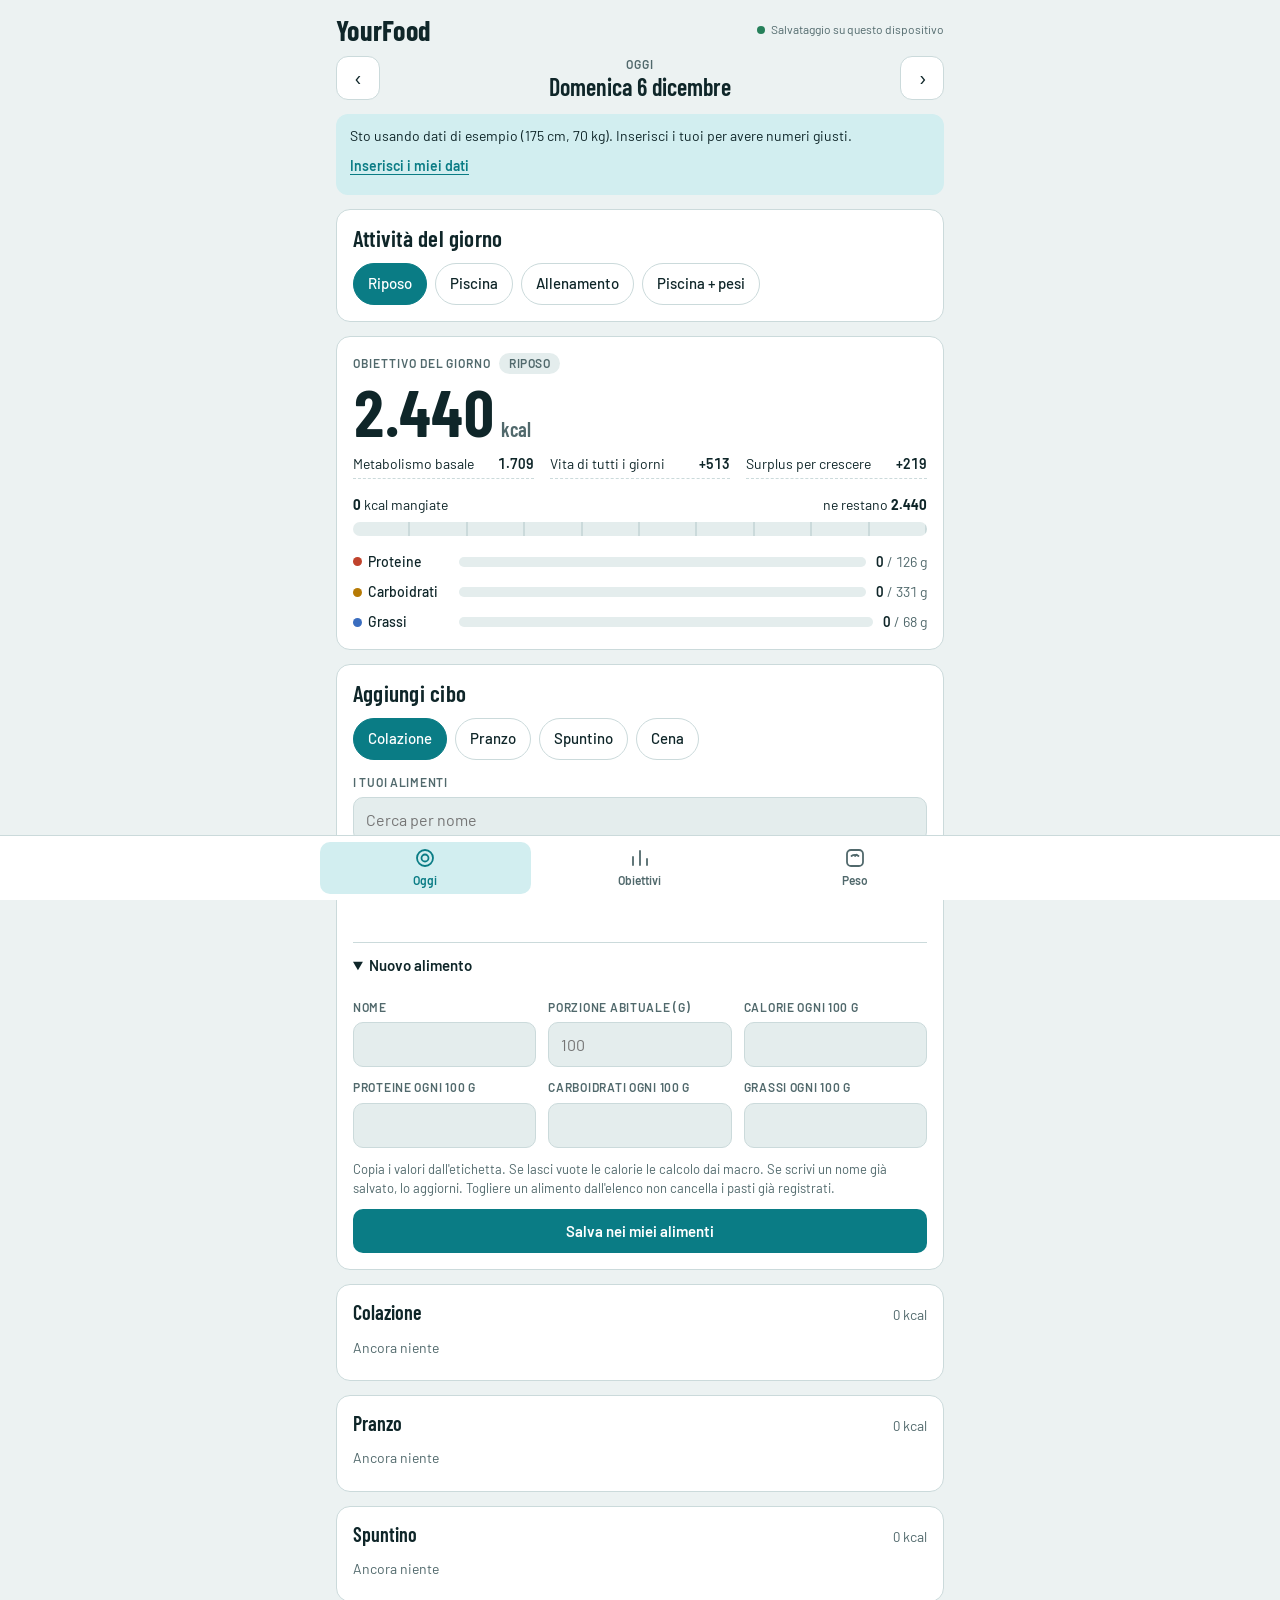
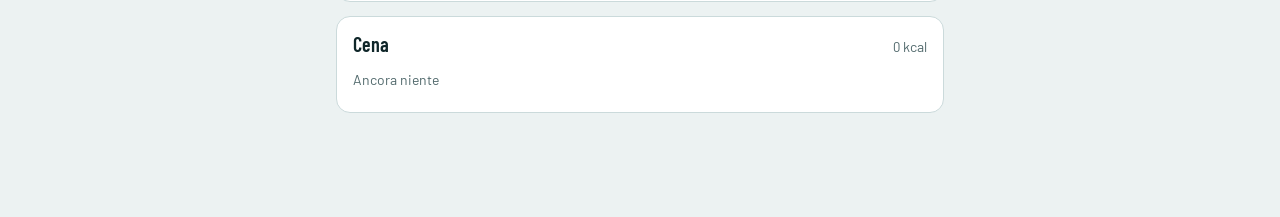
==== index.html @ 85828291 ".." ====
<!doctype html>
<html lang="it">
<head>
<meta charset="utf-8">
<meta name="viewport" content="width=device-width,initial-scale=1,viewport-fit=cover">
<title>YourFood</title>
<link rel="stylesheet" href="https://fonts.googleapis.com/css2?family=Barlow:wght@400;500;600&family=Barlow+Condensed:wght@500;600;700&display=swap">
<link rel="stylesheet" href="style.css">
</head>
<body>
<div id="app" aria-busy="true">
  <header class="top">
    <div class="brand">YourFood</div>
    <div class="status" id="status" data-kind="loading" role="status">Carico i tuoi dati</div>
  </header>

  <main>
    <section id="tab-oggi" class="panel">
      <div class="datebar">
        <button class="icon-btn" type="button" data-nav="-1" aria-label="Giorno precedente">&#8249;</button>
        <div class="datelabel">
          <div class="d0" id="dateTag"></div>
          <div class="d1" id="dateLabel"></div>
        </div>
        <button class="icon-btn" type="button" data-nav="1" aria-label="Giorno successivo">&#8250;</button>
      </div>
      <div id="setupNote"></div>
      <div class="card" id="dayCard"></div>
      <div class="card" id="numbers"></div>

      <div class="card" id="addCard">
        <h2 class="h">Aggiungi cibo</h2>
        <div class="chips" id="mealChips" role="group" aria-label="Pasto"></div>
        <label class="field" style="margin-top:14px">
          <span>I tuoi alimenti</span>
          <input id="foodSearch" type="search" placeholder="Cerca per nome" autocomplete="off">
        </label>
        <div class="results" id="foodResults"></div>
        <div class="pick" id="foodPick" hidden>
          <div class="pick-head"><strong id="pickName"></strong><button class="link" type="button" id="pickCancel">Annulla</button></div>
          <div class="muted" id="pickNote"></div>
          <div class="pick-row">
            <label class="field"><span>Quantità (g)</span><input id="pickG" type="number" inputmode="decimal" min="1" step="1"></label>
            <div class="preview" id="pickPreview"></div>
          </div>
          <button class="btn" type="button" id="pickAdd">Aggiungi</button>
        </div>
        <p class="msg" id="addMsg" role="status"></p>
        <details class="custom" id="newFood">
          <summary>Nuovo alimento</summary>
          <div class="grid2">
            <label class="field"><span>Nome</span><input id="cName" type="text" maxlength="60"></label>
            <label class="field"><span>Porzione abituale (g)</span><input id="cG" type="number" inputmode="decimal" min="1" step="1" placeholder="100"></label>
            <label class="field"><span>Calorie ogni 100 g</span><input id="cK" type="number" inputmode="decimal" min="0" step="1"></label>
            <label class="field"><span>Proteine ogni 100 g</span><input id="cP" type="number" inputmode="decimal" min="0" step="0.1"></label>
            <label class="field"><span>Carboidrati ogni 100 g</span><input id="cC" type="number" inputmode="decimal" min="0" step="0.1"></label>
            <label class="field"><span>Grassi ogni 100 g</span><input id="cF" type="number" inputmode="decimal" min="0" step="0.1"></label>
          </div>
          <p class="hint">Copia i valori dall'etichetta. Se lasci vuote le calorie le calcolo dai macro. Se scrivi un nome già salvato, lo aggiorni. Togliere un alimento dall'elenco non cancella i pasti già registrati.</p>
          <button class="btn" type="button" id="cAdd" style="margin-top:12px">Salva nei miei alimenti</button>
        </details>
      </div>

      <div id="meals" class="panel"></div>
    </section>

    <section id="tab-obiettivi" class="panel" hidden>
      <div class="card">
        <h2 class="h">I tuoi dati</h2>
        <div id="profileForm">
          <div class="field" style="margin-bottom:14px">
            <span>Sesso (serve alla formula)</span>
            <div class="seg" role="group" aria-label="Sesso">
              <button type="button" class="chip" data-sex="M" aria-pressed="true">Uomo</button>
              <button type="button" class="chip" data-sex="F" aria-pressed="false">Donna</button>
            </div>
          </div>
          <div class="grid2">
            <label class="field"><span>Età</span><input id="pAge" type="number" inputmode="numeric" min="14" max="90" step="1" data-p="age"></label>
            <label class="field"><span>Altezza (cm)</span><input id="pHeight" type="number" inputmode="decimal" min="120" max="230" step="1" data-p="height"></label>
            <label class="field"><span>Peso (kg)</span><input id="pWeight" type="number" inputmode="decimal" min="35" max="200" step="0.1" data-p="weight"></label>
            <label class="field"><span>Proteine (g per kg)</span><input id="pProtein" type="number" inputmode="decimal" min="1.2" max="3" step="0.1" data-p="protein"></label>
          </div>
          <div class="grid2" style="margin-top:12px">
            <label class="field"><span>Vita di tutti i giorni</span>
              <select id="pNeat" data-p="neat">
                <option value="1.2">Poco movimento (scuola, molto seduto)</option>
                <option value="1.3">Movimento leggero (cammini ogni giorno)</option>
                <option value="1.4">Attivo (spesso in piedi, ti muovi molto)</option>
              </select>
            </label>
            <label class="field"><span>Surplus per crescere</span>
              <select id="pSurplus" data-p="surplus">
                <option value="5">+5% (molto pulito, più lento)</option>
                <option value="10">+10% (consigliato)</option>
                <option value="15">+15% (più veloce, più rischio grasso)</option>
              </select>
            </label>
          </div>
        </div>
        <p class="hint">Il surplus è la quota di calorie sopra il mantenimento. Per mettere muscolo senza pancia conviene restare piccoli e controllare il peso ogni settimana.</p>
      </div>

      <div class="card">
        <h2 class="h">Settimana tipo</h2>
        <div id="planForm"></div>
        <div class="grid2" style="margin-top:12px" id="trainDefaults">
          <label class="field"><span>Piscina (minuti)</span><input type="number" inputmode="numeric" min="5" max="300" step="5" data-p="swimMin" id="dSwimMin"></label>
          <label class="field"><span>Piscina (intensità)</span><select data-p="swimInt" data-type="str" id="dSwimInt"></select></label>
          <label class="field"><span>Pesi (minuti)</span><input type="number" inputmode="numeric" min="5" max="300" step="5" data-p="gymMin" id="dGymMin"></label>
          <label class="field"><span>Pesi (intensità)</span><select data-p="gymInt" data-type="str" id="dGymInt"></select></label>
        </div>
        <p class="hint">Ogni giorno nuovo parte da questa settimana tipo. Nella schermata Oggi puoi cambiarlo quando il programma salta o cambia.</p>
      </div>

      <div class="card">
        <h2 class="h">Fabbisogno per tipo di giorno</h2>
        <div class="scroll" id="targetsTable"></div>
      </div>

      <div class="card">
        <h2 class="h">Come calcolo i numeri</h2>
        <dl class="how">
          <div><dt>Metabolismo basale</dt><dd>Formula di Mifflin-St Jeor: 10 × kg + 6,25 × cm − 5 × età, poi +5 per l'uomo o −161 per la donna.</dd></div>
          <div><dt>Vita di tutti i giorni</dt><dd>Il basale moltiplicato per 1,2, 1,3 o 1,4 in base a quanto ti muovi fuori dall'allenamento.</dd></div>
          <div><dt>Allenamento</dt><dd>Calorie nette = (MET − 1) × kg × ore. Uso MET medi: nuoto 5, 7 o 9,8 e pesi 3,5, 5 o 6 secondo l'intensità.</dd></div>
          <div><dt>Surplus</dt><dd>Una piccola percentuale sopra il mantenimento, per costruire muscolo con poco grasso.</dd></div>
          <div><dt>Proteine</dt><dd>1,8 g per kg di peso. Sopra 1,6 g/kg gli studi mostrano guadagni extra molto piccoli.</dd></div>
          <div><dt>Grassi</dt><dd>25% delle calorie, mai meno di 0,8 g per kg.</dd></div>
          <div><dt>Carboidrati</dt><dd>Tutte le calorie che restano. Per questo salgono nei giorni di sport e scendono nei giorni di riposo.</dd></div>
          <div><dt>Il controllo vero</dt><dd>Sono stime. La pesata settimanale dice se vanno bene per te. Se il peso sale troppo in fretta, abbassa il surplus.</dd></div>
        </dl>
      </div>
    </section>

    <section id="tab-peso" class="panel" hidden>
      <div class="card">
        <h2 class="h">Registra il peso</h2>
        <form id="weightForm" class="grid2" novalidate>
          <label class="field"><span>Data</span><input id="wDate" type="date"></label>
          <label class="field"><span>Peso (kg)</span><input id="wKg" type="number" inputmode="decimal" step="0.1" min="30" max="250"></label>
          <div class="field"><span>&nbsp;</span><button class="btn" type="submit">Salva</button></div>
        </form>
        <p class="hint">Pesati la mattina, a digiuno, dopo il bagno. Il peso più recente viene usato nei calcoli.</p>
        <p class="msg" id="wMsg" role="status"></p>
      </div>
      <div class="card" id="trendCard"></div>
      <div class="card" id="weightList"></div>
    </section>
  </main>

  <nav class="tabs" aria-label="Sezioni">
    <div class="in">
      <button type="button" data-tab="oggi" aria-current="page"><svg viewBox="0 0 24 24" aria-hidden="true"><circle cx="12" cy="12" r="8"/><circle cx="12" cy="12" r="3.5"/></svg>Oggi</button>
      <button type="button" data-tab="obiettivi"><svg viewBox="0 0 24 24" aria-hidden="true"><path d="M5 19V11M12 19V5M19 19v-6"/></svg>Obiettivi</button>
      <button type="button" data-tab="peso"><svg viewBox="0 0 24 24" aria-hidden="true"><rect x="4" y="4" width="16" height="16" rx="4"/><path d="M8.5 10a4.5 3 0 0 1 7 0"/><path d="M12 10l1.6-1.4"/></svg>Peso</button>
    </div>
  </nav>
</div>

<script src="app.js"></script>
</body>
</html>
---- style.css ----
/* Base: reset minimo (nel file HTML pubblicato lo faceva la pagina che lo ospitava) */
html{color-scheme:light}
body{margin:0}
[hidden]{display:none!important}
/* Layout: single-column phone app, bottom tab bar (Oggi / Obiettivi / Peso). Scoreboard-style condensed numerals, pool-teal accent. */
:root{
  --bg:#ECF2F2; --surface:#FFFFFF; --surface-2:#E4EDED; --ink:#0F2629; --ink-2:#51696C; --line:#CBDADB;
  --accent:#0A7C85; --accent-ink:#FFFFFF; --accent-soft:#D2EEF0;
  --p:#C0432C; --c:#B67A05; --f:#3A6DBF;
  --ok:#26805A; --warn:#A8700F; --bad:#B93A2B;
  --display:"Barlow Condensed","Arial Narrow",sans-serif;
  --body:"Barlow",system-ui,-apple-system,"Segoe UI",sans-serif;
}
@media (prefers-color-scheme: dark){
  :root:not([data-theme="light"]){
    --bg:#0B1416; --surface:#122024; --surface-2:#192B30; --ink:#E4F0F0; --ink-2:#8FACAF; --line:#243A3F;
    --accent:#45C3CD; --accent-ink:#04252A; --accent-soft:#12373C;
    --p:#F0806A; --c:#E6B04A; --f:#7FA8EE;
    --ok:#4CC38A; --warn:#E3A13A; --bad:#EF6A5B;
    color-scheme:dark;
  }
}
:root[data-theme="dark"]{
  --bg:#0B1416; --surface:#122024; --surface-2:#192B30; --ink:#E4F0F0; --ink-2:#8FACAF; --line:#243A3F;
  --accent:#45C3CD; --accent-ink:#04252A; --accent-soft:#12373C;
  --p:#F0806A; --c:#E6B04A; --f:#7FA8EE;
  --ok:#4CC38A; --warn:#E3A13A; --bad:#EF6A5B;
  color-scheme:dark;
}
*,*::before,*::after{box-sizing:border-box}
body{background:var(--bg);color:var(--ink);font-family:var(--body);font-size:15px;line-height:1.45;-webkit-text-size-adjust:100%}
#app{max-width:640px;margin-inline:auto;padding-inline:16px;padding-block:12px 104px}
button{font:inherit;color:inherit;cursor:pointer}
:focus-visible{outline:2px solid var(--accent);outline-offset:2px}
.top{display:flex;align-items:center;justify-content:space-between;gap:12px;padding-block:4px 12px}
.brand{font-family:var(--display);font-weight:700;font-size:28px;letter-spacing:.01em;line-height:1}
.status{font-size:12px;color:var(--ink-2);display:flex;align-items:center;gap:6px;text-align:right}
.status::before{content:"";width:8px;height:8px;border-radius:50%;background:var(--ink-2);flex:none}
.status[data-kind="saved"]::before,.status[data-kind="ready"]::before{background:var(--ok)}
.status[data-kind="saving"]::before,.status[data-kind="loading"]::before{background:var(--warn)}
.status[data-kind="error"]::before{background:var(--bad)}
main{display:flex;flex-direction:column;gap:14px}
.panel{display:flex;flex-direction:column;gap:14px;min-width:0}
.card{background:var(--surface);border:1px solid var(--line);border-radius:14px;padding:16px;min-width:0}
.h{font-family:var(--display);font-weight:600;font-size:23px;line-height:1.1;margin:0 0 12px;letter-spacing:.01em;text-wrap:balance}
.h3{font-family:var(--display);font-weight:600;font-size:20px;line-height:1.1;margin:0}
.eyebrow{font-size:12px;letter-spacing:.08em;text-transform:uppercase;color:var(--ink-2);font-weight:600;margin-bottom:8px}
.muted{color:var(--ink-2);margin:0}
.hint{color:var(--ink-2);font-size:13px;margin:12px 0 0}
.link{background:none;border:0;padding:6px 0;color:var(--accent);font-weight:600;text-decoration:underline;text-underline-offset:3px}
.btn{background:var(--accent);color:var(--accent-ink);border:0;border-radius:10px;min-height:44px;padding:10px 18px;font-weight:600;width:100%}
.btn:active{filter:brightness(.92)}
.icon-btn{width:44px;height:44px;border-radius:12px;background:var(--surface);border:1px solid var(--line);font-size:24px;line-height:1;display:grid;place-items:center;flex:none}
.datebar{display:flex;align-items:center;justify-content:space-between;gap:12px}
.datelabel{text-align:center;min-width:0}
.datelabel .d1{font-family:var(--display);font-weight:600;font-size:24px;line-height:1.1}
.datelabel .d0{font-size:12px;letter-spacing:.08em;text-transform:uppercase;color:var(--ink-2);font-weight:600;min-height:16px}
.note{display:flex;flex-wrap:wrap;align-items:center;justify-content:space-between;gap:4px 12px;background:var(--accent-soft);border-radius:12px;padding:12px 14px;font-size:14px}
.chips{display:flex;flex-wrap:wrap;gap:8px}
.chip{padding:9px 14px;border-radius:999px;border:1px solid var(--line);background:var(--surface);font-weight:500;min-height:40px}
.chip[aria-pressed="true"]{background:var(--accent);border-color:var(--accent);color:var(--accent-ink)}
.field{display:flex;flex-direction:column;gap:6px;min-width:0}
.field>span{font-size:12px;letter-spacing:.06em;text-transform:uppercase;color:var(--ink-2);font-weight:600}
input,select{font:inherit;font-size:16px;color:var(--ink);background:var(--surface-2);border:1px solid var(--line);border-radius:10px;padding:10px 12px;min-height:44px;width:100%;min-width:0}
input[aria-invalid="true"]{border-color:var(--bad)}
.grid2{display:grid;grid-template-columns:repeat(auto-fit,minmax(140px,1fr));gap:12px}
.train{display:grid;grid-template-columns:1fr 1fr;gap:10px 12px;margin-top:14px}
.train-name{grid-column:1/-1;font-weight:600}
.hero-label{display:flex;flex-wrap:wrap;align-items:center;gap:8px;font-size:12px;letter-spacing:.08em;text-transform:uppercase;color:var(--ink-2);font-weight:600}
.pill{background:var(--surface-2);border-radius:999px;padding:2px 10px;letter-spacing:.04em}
.hero-num{font-family:var(--display);font-weight:700;font-size:64px;line-height:1;margin:6px 0 10px;font-variant-numeric:tabular-nums}
.hero-num small{font-size:20px;font-weight:600;color:var(--ink-2);margin-left:6px}
.breakdown{display:grid;grid-template-columns:repeat(auto-fit,minmax(150px,1fr));gap:6px 16px;margin:0 0 16px;padding:0;list-style:none;font-size:14px}
.breakdown li{display:flex;justify-content:space-between;gap:8px;border-bottom:1px dashed var(--line);padding-bottom:4px}
.breakdown b{font-variant-numeric:tabular-nums;font-weight:600}
.bar{height:10px;border-radius:99px;background:var(--surface-2);overflow:hidden}
.bar>i{display:block;height:100%;border-radius:99px;background:var(--bar,var(--accent));transition:width .3s}
.bar.lane{height:14px;background-image:repeating-linear-gradient(90deg,transparent 0,transparent calc(10% - 2px),var(--line) calc(10% - 2px),var(--line) 10%)}
.kcalrow{display:flex;justify-content:space-between;gap:8px;font-size:14px;margin-bottom:6px}
.kcalrow b{font-variant-numeric:tabular-nums}
.macros{display:flex;flex-direction:column;gap:10px;margin-top:16px}
.macro{display:grid;grid-template-columns:96px minmax(0,1fr) auto;align-items:center;gap:10px;font-size:14px}
.m-name{display:flex;align-items:center;gap:6px;font-weight:500}
.m-name i{width:9px;height:9px;border-radius:50%;flex:none}
.m-val{font-variant-numeric:tabular-nums;color:var(--ink-2);white-space:nowrap}
.m-val b{color:var(--ink);font-weight:600}
.results{margin-top:12px}
.list{list-style:none;margin:0;padding:0;display:flex;flex-direction:column}
.res{width:100%;display:grid;grid-template-columns:minmax(0,1fr) auto;column-gap:10px;text-align:left;background:none;border:0;padding:10px 2px;min-height:48px}
.resrow{display:grid;grid-template-columns:minmax(0,1fr) auto;align-items:center;gap:8px;border-bottom:1px solid var(--line)}
.res-name{font-weight:600}
.res-sub{grid-column:1;font-size:13px;color:var(--ink-2)}
.res-kcal{grid-column:2;grid-row:1/3;align-self:center;font-family:var(--display);font-weight:600;font-size:22px;font-variant-numeric:tabular-nums}
.res-kcal small{font-size:12px;color:var(--ink-2)}
.pick{margin-top:12px;border:1px solid var(--accent);border-radius:12px;padding:14px;display:flex;flex-direction:column;gap:12px}
.pick-head{display:flex;justify-content:space-between;align-items:center;gap:8px}
.pick-row{display:grid;grid-template-columns:minmax(0,130px) minmax(0,1fr);gap:12px;align-items:end}
.preview{font-variant-numeric:tabular-nums;font-size:14px;color:var(--ink-2);padding-bottom:12px}
.preview b{color:var(--ink);font-family:var(--display);font-size:22px;font-weight:600}
.msg{min-height:20px;font-size:14px;color:var(--ok);margin:10px 0 0}
details.custom{margin-top:14px;border-top:1px solid var(--line);padding-top:12px}
details summary{cursor:pointer;font-weight:600;min-height:32px}
details .grid2{margin-top:12px}
.meal-head{display:flex;justify-content:space-between;align-items:baseline;gap:8px;margin-bottom:6px}
.meal-kcal{font-variant-numeric:tabular-nums;color:var(--ink-2);font-size:14px}
.row{display:grid;grid-template-columns:minmax(0,1fr) auto auto;align-items:center;gap:8px;border-bottom:1px solid var(--line);padding:8px 0}
.row:last-child{border-bottom:0}
.row-main{display:flex;flex-direction:column;min-width:0}
.row-name{font-weight:500;overflow-wrap:anywhere}
.row-sub{font-size:13px;color:var(--ink-2)}
.row-kcal{font-family:var(--display);font-weight:600;font-size:20px;font-variant-numeric:tabular-nums}
.x{width:36px;height:36px;border-radius:10px;background:none;border:1px solid var(--line);color:var(--ink-2);font-size:20px;line-height:1}
.empty{color:var(--ink-2);padding:6px 0;font-size:14px}
.seg{display:inline-flex;gap:8px}
.planrow{display:grid;grid-template-columns:96px minmax(0,1fr);align-items:center;gap:12px;margin-bottom:8px}
.scroll{overflow-x:auto}
.tbl{width:100%;border-collapse:collapse;font-variant-numeric:tabular-nums;font-size:14px}
.tbl th,.tbl td{padding:9px 6px;border-bottom:1px solid var(--line);text-align:right;white-space:nowrap}
.tbl thead th{font-size:12px;letter-spacing:.06em;text-transform:uppercase;color:var(--ink-2);font-weight:600}
.tbl th:first-child{text-align:left}
.tbl tbody th{font-weight:600}
.tbl td.k{font-family:var(--display);font-size:20px;font-weight:600}
dl.how{margin:0;display:grid;gap:10px;font-size:14px}
dl.how dt{font-weight:600}
dl.how dd{margin:2px 0 0;color:var(--ink-2)}
.trend-top{display:flex;flex-wrap:wrap;gap:6px 24px;align-items:baseline;margin-bottom:10px}
.big{font-family:var(--display);font-weight:700;font-size:44px;line-height:1;font-variant-numeric:tabular-nums}
.big small{font-size:18px;color:var(--ink-2);font-weight:600;margin-left:4px}
.tone{border-radius:12px;padding:12px 14px;font-size:14px;margin-top:10px;background:var(--surface-2)}
.tone[data-tone="ok"]{background:var(--accent-soft)}
.tone[data-tone="warn"]{background:var(--surface-2);border:1px solid var(--warn)}
svg.chart{width:100%;height:auto;display:block;margin-top:12px}
.chart .grid-line{stroke:var(--line);stroke-width:1}
.chart .axis{fill:var(--ink-2);font-family:var(--body);font-size:11px}
.chart .area{fill:var(--accent-soft)}
.chart .line{fill:none;stroke:var(--accent);stroke-width:2.5;stroke-linejoin:round;stroke-linecap:round}
.chart .pt{fill:var(--accent)}
.chart .pt-end{fill:var(--surface);stroke:var(--accent);stroke-width:2.5}
.chart .val{fill:var(--ink);font-family:var(--display);font-weight:600;font-size:14px}
nav.tabs{position:fixed;left:0;right:0;bottom:0;background:var(--surface);border-top:1px solid var(--line);padding:6px 8px calc(6px + env(safe-area-inset-bottom,0px))}
nav.tabs .in{max-width:640px;margin-inline:auto;display:grid;grid-template-columns:repeat(3,1fr);gap:4px}
nav.tabs button{background:none;border:0;border-radius:10px;min-height:52px;display:flex;flex-direction:column;align-items:center;justify-content:center;gap:2px;font-size:12px;font-weight:600;color:var(--ink-2)}
nav.tabs button[aria-current="page"]{color:var(--accent);background:var(--accent-soft)}
nav.tabs svg{width:24px;height:24px;fill:none;stroke:currentColor;stroke-width:1.8;stroke-linecap:round;stroke-linejoin:round}
@media (prefers-reduced-motion:reduce){*{transition:none!important}}
@media (max-width:420px){.hero-num{font-size:56px}.macro{grid-template-columns:84px minmax(0,1fr) auto}}
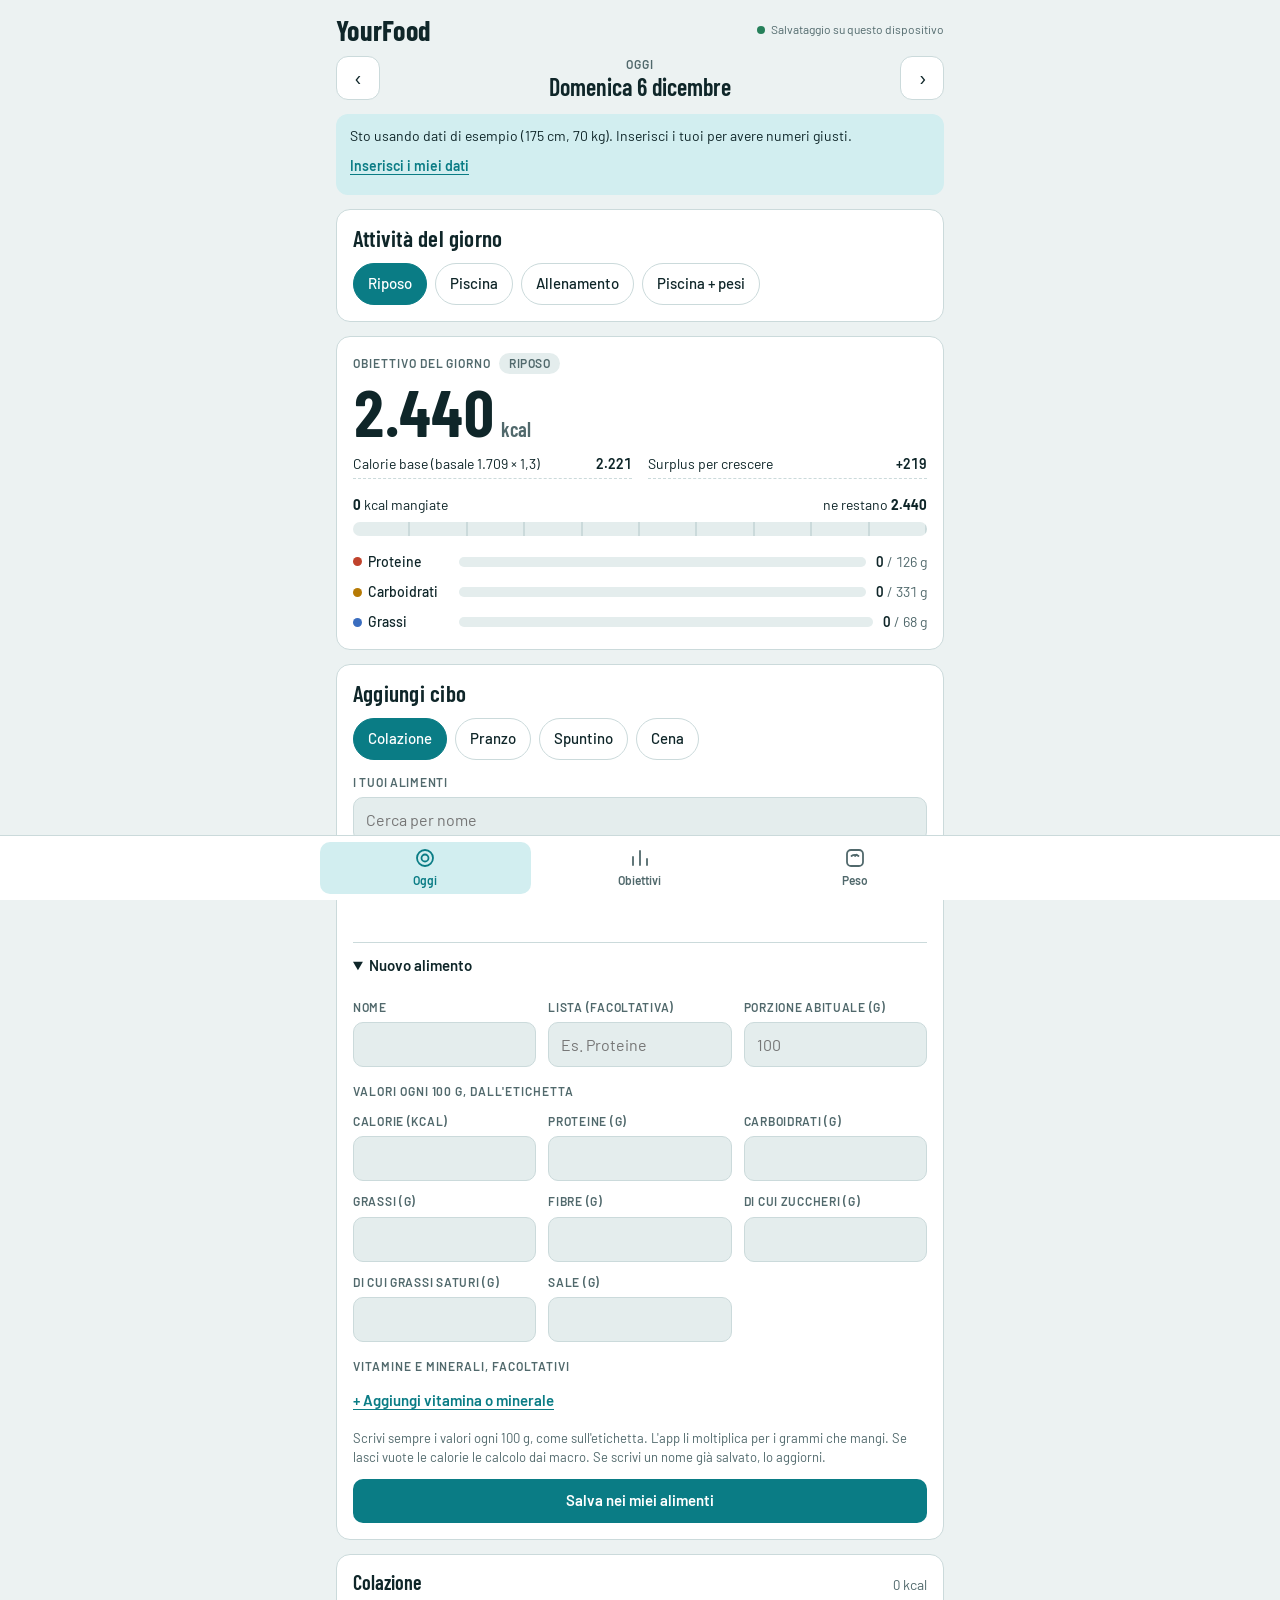
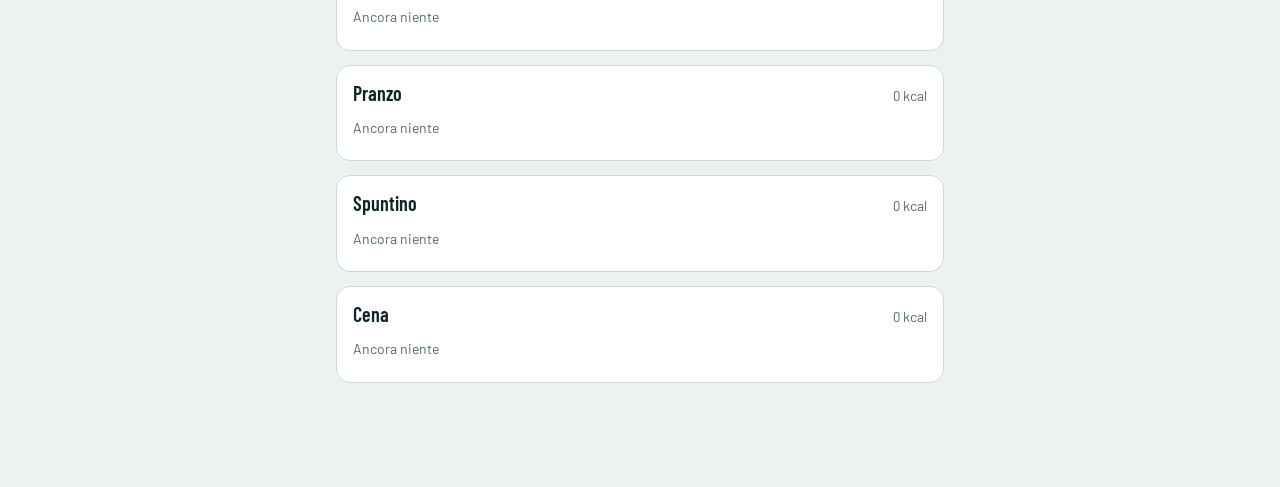
==== commit 9791533e: "Cambiamenti" ====
--- a/index.html
+++ b/index.html
@@ -35,30 +35,50 @@
           <span>I tuoi alimenti</span>
           <input id="foodSearch" type="search" placeholder="Cerca per nome" autocomplete="off">
         </label>
+        <div class="chips" id="listChips" role="group" aria-label="Liste di alimenti" style="margin-top:12px" hidden></div>
         <div class="results" id="foodResults"></div>
         <div class="pick" id="foodPick" hidden>
-          <div class="pick-head"><strong id="pickName"></strong><button class="link" type="button" id="pickCancel">Annulla</button></div>
+          <div class="pick-head"><strong id="pickName"></strong><span class="pick-actions"><button class="link" type="button" id="pickEdit">Modifica</button><button class="link" type="button" id="pickCancel">Annulla</button></span></div>
           <div class="muted" id="pickNote"></div>
           <div class="pick-row">
             <label class="field"><span>Quantità (g)</span><input id="pickG" type="number" inputmode="decimal" min="1" step="1"></label>
             <div class="preview" id="pickPreview"></div>
           </div>
+          <p class="pickdetail" id="pickDetail"></p>
           <button class="btn" type="button" id="pickAdd">Aggiungi</button>
         </div>
         <p class="msg" id="addMsg" role="status"></p>
         <details class="custom" id="newFood">
-          <summary>Nuovo alimento</summary>
+          <summary id="newFoodTitle">Nuovo alimento</summary>
           <div class="grid2">
             <label class="field"><span>Nome</span><input id="cName" type="text" maxlength="60"></label>
-            <label class="field"><span>Porzione abituale (g)</span><input id="cG" type="number" inputmode="decimal" min="1" step="1" placeholder="100"></label>
-            <label class="field"><span>Calorie ogni 100 g</span><input id="cK" type="number" inputmode="decimal" min="0" step="1"></label>
-            <label class="field"><span>Proteine ogni 100 g</span><input id="cP" type="number" inputmode="decimal" min="0" step="0.1"></label>
-            <label class="field"><span>Carboidrati ogni 100 g</span><input id="cC" type="number" inputmode="decimal" min="0" step="0.1"></label>
-            <label class="field"><span>Grassi ogni 100 g</span><input id="cF" type="number" inputmode="decimal" min="0" step="0.1"></label>
+            <label class="field"><span>Lista (facoltativa)</span><input id="cList" type="text" maxlength="30" list="dlLists" placeholder="Es. Proteine"></label>
+            <label class="field"><span>Porzione abituale (g)</span><input id="cG" type="number" inputmode="decimal" min="1" step="any" placeholder="100"></label>
           </div>
-          <p class="hint">Copia i valori dall'etichetta. Se lasci vuote le calorie le calcolo dai macro. Se scrivi un nome già salvato, lo aggiorni. Togliere un alimento dall'elenco non cancella i pasti già registrati.</p>
-          <button class="btn" type="button" id="cAdd" style="margin-top:12px">Salva nei miei alimenti</button>
+          <div class="eyebrow sec">Valori ogni 100 g, dall'etichetta</div>
+          <div class="grid2">
+            <label class="field"><span>Calorie (kcal)</span><input id="cK" type="number" inputmode="decimal" min="0" step="any"></label>
+            <label class="field"><span>Proteine (g)</span><input id="cP" type="number" inputmode="decimal" min="0" step="any"></label>
+            <label class="field"><span>Carboidrati (g)</span><input id="cC" type="number" inputmode="decimal" min="0" step="any"></label>
+            <label class="field"><span>Grassi (g)</span><input id="cF" type="number" inputmode="decimal" min="0" step="any"></label>
+            <label class="field"><span>Fibre (g)</span><input id="cFib" type="number" inputmode="decimal" min="0" step="any"></label>
+            <label class="field"><span>Di cui zuccheri (g)</span><input id="cSug" type="number" inputmode="decimal" min="0" step="any"></label>
+            <label class="field"><span>Di cui grassi saturi (g)</span><input id="cSat" type="number" inputmode="decimal" min="0" step="any"></label>
+            <label class="field"><span>Sale (g)</span><input id="cSalt" type="number" inputmode="decimal" min="0" step="any"></label>
+          </div>
+          <div class="eyebrow sec">Vitamine e minerali, facoltativi</div>
+          <div id="cExtra"></div>
+          <button class="link" type="button" id="cAddRow">+ Aggiungi vitamina o minerale</button>
+          <p class="hint">Scrivi sempre i valori ogni 100 g, come sull'etichetta. L'app li moltiplica per i grammi che mangi. Se lasci vuote le calorie le calcolo dai macro. Se scrivi un nome già salvato, lo aggiorni.</p>
+          <div class="form-actions">
+            <button class="btn" type="button" id="cAdd">Salva nei miei alimenti</button>
+            <button class="link" type="button" id="cCancelEdit" hidden>Annulla modifica</button>
+          </div>
         </details>
+        <datalist id="dlLists"></datalist>
+        <datalist id="dlNutrients">
+          <option value="Vitamina A"><option value="Vitamina B1"><option value="Vitamina B2"><option value="Vitamina B3 (niacina)"><option value="Vitamina B6"><option value="Vitamina B9"><option value="Vitamina B12"><option value="Vitamina C"><option value="Vitamina D"><option value="Vitamina E"><option value="Vitamina K"><option value="Calcio"><option value="Ferro"><option value="Magnesio"><option value="Potassio"><option value="Sodio"><option value="Fosforo"><option value="Zinco"><option value="Selenio"><option value="Iodio">
+        </datalist>
       </div>
 
       <div id="meals" class="panel"></div>
@@ -82,11 +102,11 @@
             <label class="field"><span>Proteine (g per kg)</span><input id="pProtein" type="number" inputmode="decimal" min="1.2" max="3" step="0.1" data-p="protein"></label>
           </div>
           <div class="grid2" style="margin-top:12px">
-            <label class="field"><span>Vita di tutti i giorni</span>
+            <label class="field"><span>Vita di tutti i giorni (PAL)</span>
               <select id="pNeat" data-p="neat">
-                <option value="1.2">Poco movimento (scuola, molto seduto)</option>
-                <option value="1.3">Movimento leggero (cammini ogni giorno)</option>
-                <option value="1.4">Attivo (spesso in piedi, ti muovi molto)</option>
+                <option value="1.2">Poco movimento (scuola, molto seduto) · 1,2</option>
+                <option value="1.3">Movimento leggero (cammini ogni giorno) · 1,3</option>
+                <option value="1.4">Attivo (spesso in piedi, ti muovi molto) · 1,4</option>
               </select>
             </label>
             <label class="field"><span>Surplus per crescere</span>
@@ -121,13 +141,18 @@
       <div class="card">
         <h2 class="h">Come calcolo i numeri</h2>
         <dl class="how">
-          <div><dt>Metabolismo basale</dt><dd>Formula di Mifflin-St Jeor: 10 × kg + 6,25 × cm − 5 × età, poi +5 per l'uomo o −161 per la donna.</dd></div>
-          <div><dt>Vita di tutti i giorni</dt><dd>Il basale moltiplicato per 1,2, 1,3 o 1,4 in base a quanto ti muovi fuori dall'allenamento.</dd></div>
-          <div><dt>Allenamento</dt><dd>Calorie nette = (MET − 1) × kg × ore. Uso MET medi: nuoto 5, 7 o 9,8 e pesi 3,5, 5 o 6 secondo l'intensità.</dd></div>
-          <div><dt>Surplus</dt><dd>Una piccola percentuale sopra il mantenimento, per costruire muscolo con poco grasso.</dd></div>
-          <div><dt>Proteine</dt><dd>1,8 g per kg di peso. Sopra 1,6 g/kg gli studi mostrano guadagni extra molto piccoli.</dd></div>
-          <div><dt>Grassi</dt><dd>25% delle calorie, mai meno di 0,8 g per kg.</dd></div>
-          <div><dt>Carboidrati</dt><dd>Tutte le calorie che restano. Per questo salgono nei giorni di sport e scendono nei giorni di riposo.</dd></div>
+          <div><dt>1. Metabolismo basale (BMR)</dt><dd>Mifflin-St Jeor: 10 × kg + 6,25 × cm − 5 × età, poi +5 per l'uomo o −161 per la donna.</dd></div>
+          <div><dt>2. Calorie base</dt><dd>BMR × PAL. Il PAL è 1,2, 1,3 o 1,4 secondo la vita di tutti i giorni, senza contare lo sport.</dd></div>
+          <div><dt>3. Sport</dt><dd>(MET − 1) × kg × ore. MET nuoto 5, 7 o 9,8 e pesi 3,5, 5 o 6 secondo l'intensità. Il −1 toglie il basale, già contato nelle calorie base.</dd></div>
+          <div><dt>4. Mantenimento</dt><dd>Calorie base + sport.</dd></div>
+          <div><dt>5. Obiettivo del giorno</dt><dd>Mantenimento × (1 + surplus), arrotondato a 10 kcal.</dd></div>
+          <div><dt>6. Proteine</dt><dd>g per kg × kg di peso. Di base 1,8 g/kg. Sopra 1,6 g/kg gli studi mostrano guadagni extra molto piccoli.</dd></div>
+          <div><dt>7. Grassi</dt><dd>Il maggiore tra 25% dell'obiettivo ÷ 9 e 0,8 g × kg.</dd></div>
+          <div><dt>8. Carboidrati</dt><dd>(Obiettivo − proteine × 4 − grassi × 9) ÷ 4. Per questo salgono nei giorni di sport e scendono nei giorni di riposo.</dd></div>
+          <div><dt>9. Porzioni</dt><dd>Ogni valore dell'etichetta (ogni 100 g) × grammi mangiati ÷ 100. Con 70 g il fattore è 0,7.</dd></div>
+          <div><dt>10. Calorie non indicate</dt><dd>4 × proteine + 4 × carboidrati + 9 × grassi.</dd></div>
+          <div><dt>11. Totali del giorno</dt><dd>Somma dei valori di ogni alimento mangiato. Vitamine e minerali con lo stesso nome si sommano anche se le unità sono diverse (mg e µg).</dd></div>
+          <div><dt>12. Ripartizione delle calorie</dt><dd>Proteine × 4, carboidrati × 4 e grassi × 9, ognuno diviso per la somma dei tre.</dd></div>
           <div><dt>Il controllo vero</dt><dd>Sono stime. La pesata settimanale dice se vanno bene per te. Se il peso sale troppo in fretta, abbassa il surplus.</dd></div>
         </dl>
       </div>
--- a/style.css
+++ b/style.css
@@ -144,3 +144,21 @@
 nav.tabs svg{width:24px;height:24px;fill:none;stroke:currentColor;stroke-width:1.8;stroke-linecap:round;stroke-linejoin:round}
 @media (prefers-reduced-motion:reduce){*{transition:none!important}}
 @media (max-width:420px){.hero-num{font-size:56px}.macro{grid-template-columns:84px minmax(0,1fr) auto}}
+
+/* liste, valori extra e modifica alimento */
+.sec{margin-top:16px}
+.xrow{display:grid;grid-template-columns:minmax(0,1fr) 84px 36px;gap:8px;align-items:center;margin-bottom:10px;padding-bottom:10px;border-bottom:1px dashed var(--line)}
+.xrow [data-xn]{grid-column:1/-1}
+.xrow select{padding-inline:8px;grid-column:2}
+.xrow .x{grid-column:3}
+.xdet{margin-top:14px;border-top:1px solid var(--line);padding-top:10px}
+.xdet .breakdown{margin:10px 0 0}
+.pickdetail{font-size:13px;color:var(--ink-2);margin:0}
+.pickdetail b{color:var(--ink)}
+.pick-actions{display:flex;gap:14px;align-items:center}
+.form-actions{display:flex;flex-wrap:wrap;align-items:center;gap:12px;margin-top:12px}
+.form-actions .btn{width:auto;flex:1 1 200px}
+
+.sec2{margin-top:12px;margin-bottom:0}
+.split{margin:14px 0 0;font-size:14px;color:var(--ink-2)}
+.split b{color:var(--ink);font-variant-numeric:tabular-nums}
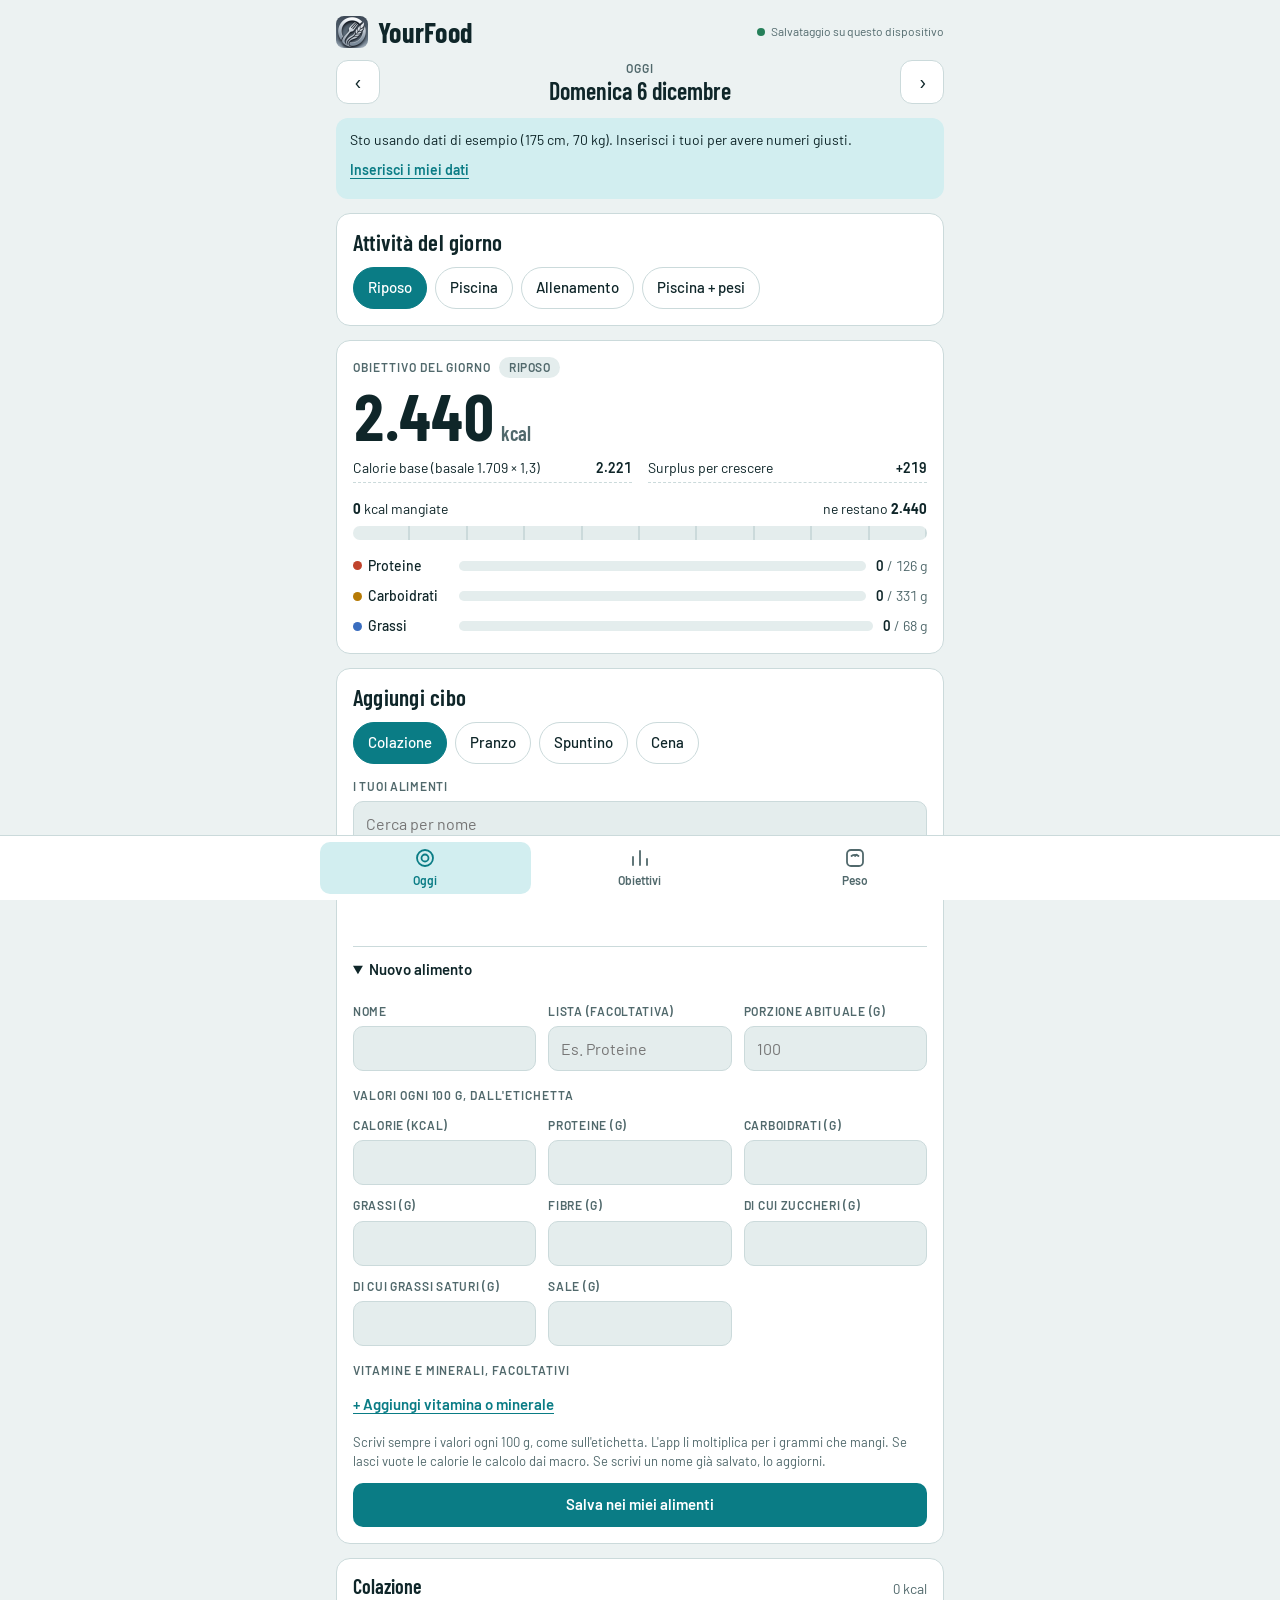
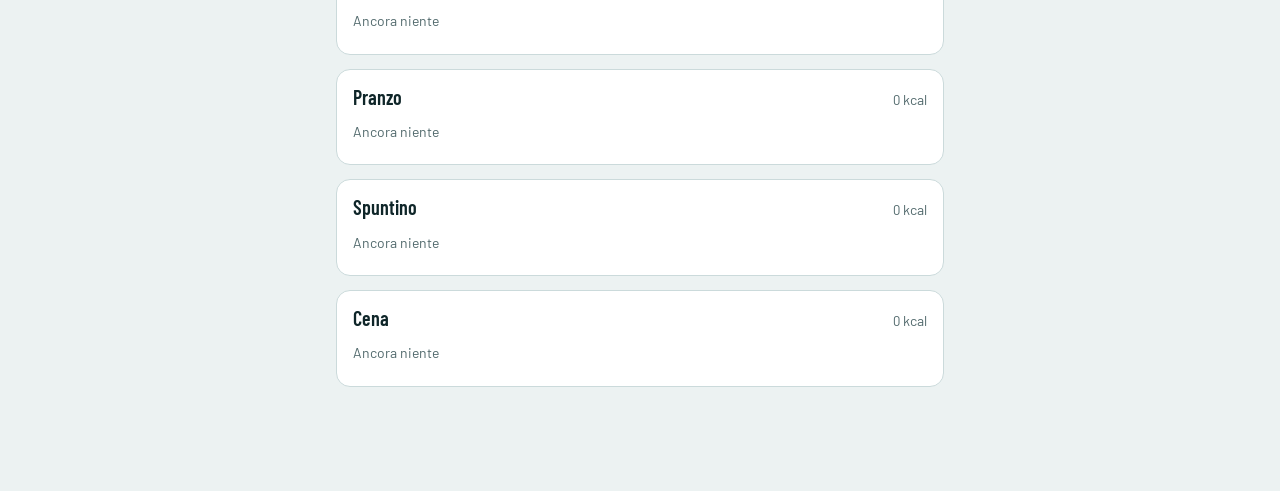
==== commit 2f8d2ceb: "Logo" ====
--- a/index.html
+++ b/index.html
@@ -4,13 +4,14 @@
 <meta charset="utf-8">
 <meta name="viewport" content="width=device-width,initial-scale=1,viewport-fit=cover">
 <title>YourFood</title>
+<link rel="icon" href="logo.png">
 <link rel="stylesheet" href="https://fonts.googleapis.com/css2?family=Barlow:wght@400;500;600&family=Barlow+Condensed:wght@500;600;700&display=swap">
 <link rel="stylesheet" href="style.css">
 </head>
 <body>
 <div id="app" aria-busy="true">
   <header class="top">
-    <div class="brand">YourFood</div>
+    <div class="brand"><img class="logo" src="logo.png" alt="" width="32" height="32">YourFood</div>
     <div class="status" id="status" data-kind="loading" role="status">Carico i tuoi dati</div>
   </header>
 
--- a/style.css
+++ b/style.css
@@ -33,7 +33,8 @@
 button{font:inherit;color:inherit;cursor:pointer}
 :focus-visible{outline:2px solid var(--accent);outline-offset:2px}
 .top{display:flex;align-items:center;justify-content:space-between;gap:12px;padding-block:4px 12px}
-.brand{font-family:var(--display);font-weight:700;font-size:28px;letter-spacing:.01em;line-height:1}
+.brand{font-family:var(--display);font-weight:700;font-size:28px;letter-spacing:.01em;line-height:1;display:flex;align-items:center;gap:10px}
+.logo{width:32px;height:32px;border-radius:8px;display:block}
 .status{font-size:12px;color:var(--ink-2);display:flex;align-items:center;gap:6px;text-align:right}
 .status::before{content:"";width:8px;height:8px;border-radius:50%;background:var(--ink-2);flex:none}
 .status[data-kind="saved"]::before,.status[data-kind="ready"]::before{background:var(--ok)}
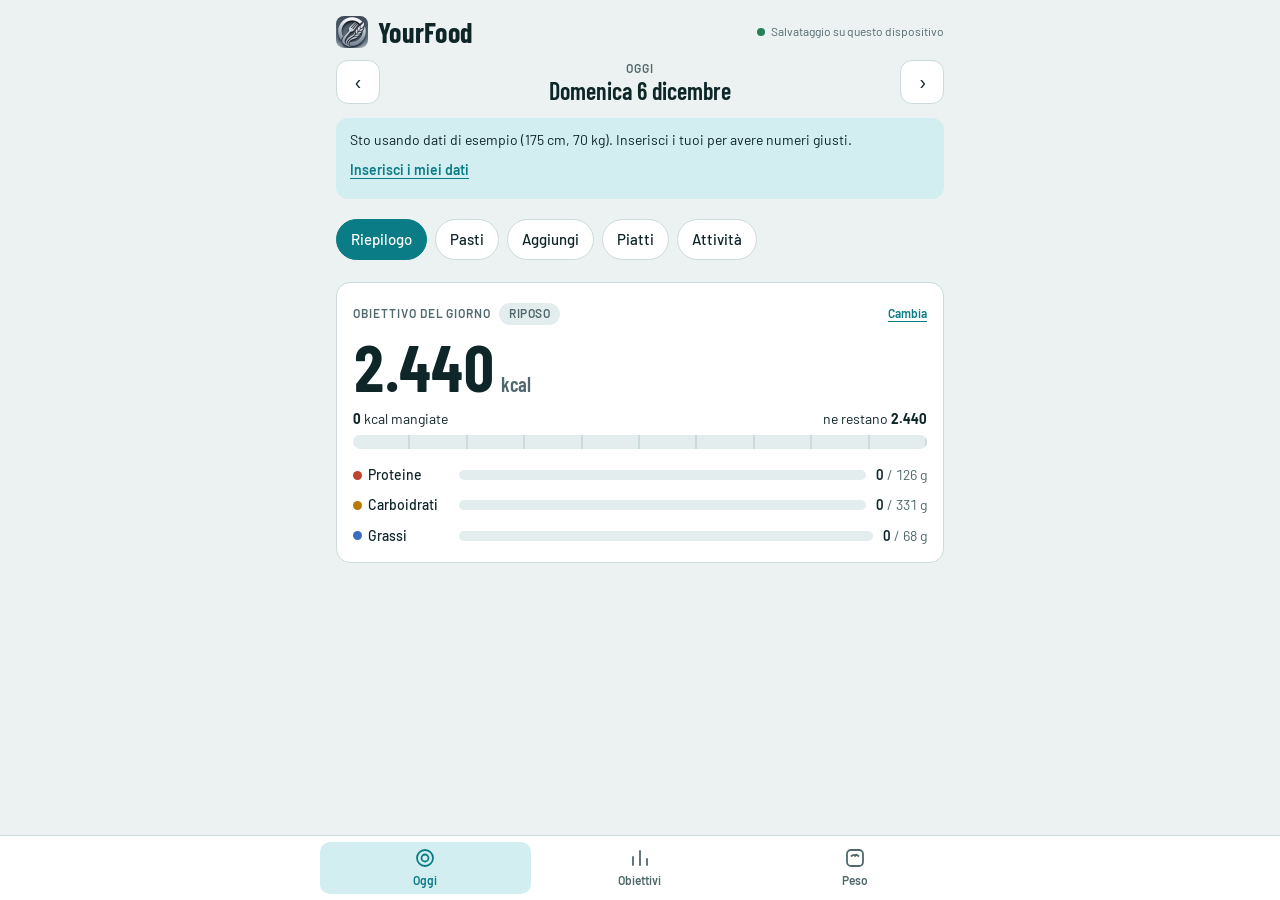
==== commit d9f6f329: "User_friendlyv1" ====
--- a/index.html
+++ b/index.html
@@ -6,6 +6,7 @@
 <title>YourFood</title>
 <link rel="icon" href="logo.png">
 <link rel="stylesheet" href="https://fonts.googleapis.com/css2?family=Barlow:wght@400;500;600&family=Barlow+Condensed:wght@500;600;700&display=swap">
+<link rel="stylesheet" href="colors.css">
 <link rel="stylesheet" href="style.css">
 </head>
 <body>
@@ -16,6 +17,7 @@
   </header>
 
   <main>
+    <!-- ================= OGGI ================= -->
     <section id="tab-oggi" class="panel">
       <div class="datebar">
         <button class="icon-btn" type="button" data-nav="-1" aria-label="Giorno precedente">&#8249;</button>
@@ -26,12 +28,30 @@
         <button class="icon-btn" type="button" data-nav="1" aria-label="Giorno successivo">&#8250;</button>
       </div>
       <div id="setupNote"></div>
-      <div class="card" id="dayCard"></div>
-      <div class="card" id="numbers"></div>
-
-      <div class="card" id="addCard">
+
+      <div class="subnav" role="group" aria-label="Sezioni di oggi">
+        <button type="button" class="chip" data-sub="riepilogo" aria-pressed="true">Riepilogo</button>
+        <button type="button" class="chip" data-sub="pasti" aria-pressed="false">Pasti</button>
+        <button type="button" class="chip" data-sub="aggiungi" aria-pressed="false">Aggiungi</button>
+        <button type="button" class="chip" data-sub="piatti" aria-pressed="false">Piatti</button>
+        <button type="button" class="chip" data-sub="attivita" aria-pressed="false">Attività</button>
+      </div>
+
+      <div class="card mini" id="miniNumbers" hidden></div>
+
+      <!-- Riepilogo -->
+      <div class="card" id="numbers" data-sec="riepilogo"></div>
+
+      <!-- Pasti -->
+      <div class="panel" data-sec="pasti" hidden>
+        <div id="meals" class="panel"></div>
+        <p class="msg" id="mealMsg" role="status"></p>
+      </div>
+
+      <!-- Aggiungi cibo -->
+      <div class="card" id="addCard" data-sec="aggiungi" hidden>
         <h2 class="h">Aggiungi cibo</h2>
-        <div class="chips" id="mealChips" role="group" aria-label="Pasto"></div>
+        <div class="chips mealchips" role="group" aria-label="Pasto"></div>
         <label class="field" style="margin-top:14px">
           <span>I tuoi alimenti</span>
           <input id="foodSearch" type="search" placeholder="Cerca per nome" autocomplete="off">
@@ -42,7 +62,7 @@
           <div class="pick-head"><strong id="pickName"></strong><span class="pick-actions"><button class="link" type="button" id="pickEdit">Modifica</button><button class="link" type="button" id="pickCancel">Annulla</button></span></div>
           <div class="muted" id="pickNote"></div>
           <div class="pick-row">
-            <label class="field"><span>Quantità (g)</span><input id="pickG" type="number" inputmode="decimal" min="1" step="1"></label>
+            <label class="field"><span id="pickGLabel">Quantità (g)</span><input id="pickG" type="number" inputmode="decimal" min="1" step="1"></label>
             <div class="preview" id="pickPreview"></div>
           </div>
           <p class="pickdetail" id="pickDetail"></p>
@@ -54,9 +74,15 @@
           <div class="grid2">
             <label class="field"><span>Nome</span><input id="cName" type="text" maxlength="60"></label>
             <label class="field"><span>Lista (facoltativa)</span><input id="cList" type="text" maxlength="30" list="dlLists" placeholder="Es. Proteine"></label>
-            <label class="field"><span>Porzione abituale (g)</span><input id="cG" type="number" inputmode="decimal" min="1" step="any" placeholder="100"></label>
-          </div>
-          <div class="eyebrow sec">Valori ogni 100 g, dall'etichetta</div>
+            <label class="field"><span>Si misura in</span>
+              <select id="cUn">
+                <option value="g">Grammi (solido)</option>
+                <option value="ml">Millilitri (liquido)</option>
+              </select>
+            </label>
+            <label class="field"><span id="cGLabel">Porzione abituale (g)</span><input id="cG" type="number" inputmode="decimal" min="1" step="any" placeholder="100"></label>
+          </div>
+          <div class="eyebrow sec" id="cPer">Valori ogni 100 g, dall'etichetta</div>
           <div class="grid2">
             <label class="field"><span>Calorie (kcal)</span><input id="cK" type="number" inputmode="decimal" min="0" step="any"></label>
             <label class="field"><span>Proteine (g)</span><input id="cP" type="number" inputmode="decimal" min="0" step="any"></label>
@@ -70,7 +96,7 @@
           <div class="eyebrow sec">Vitamine e minerali, facoltativi</div>
           <div id="cExtra"></div>
           <button class="link" type="button" id="cAddRow">+ Aggiungi vitamina o minerale</button>
-          <p class="hint">Scrivi sempre i valori ogni 100 g, come sull'etichetta. L'app li moltiplica per i grammi che mangi. Se lasci vuote le calorie le calcolo dai macro. Se scrivi un nome già salvato, lo aggiorni.</p>
+          <p class="hint">Scrivi i valori come sull'etichetta, ogni 100 g o ogni 100 ml. L'app li adatta alla quantità che mangi. Se lasci vuote le calorie le ricavo dai macro. Se scrivi un nome già salvato, lo aggiorni.</p>
           <div class="form-actions">
             <button class="btn" type="button" id="cAdd">Salva nei miei alimenti</button>
             <button class="link" type="button" id="cCancelEdit" hidden>Annulla modifica</button>
@@ -82,15 +108,48 @@
         </datalist>
       </div>
 
-      <div id="meals" class="panel"></div>
+      <!-- Piatti salvati -->
+      <div class="card" id="dishCard" data-sec="piatti" hidden>
+        <h2 class="h">Piatti salvati</h2>
+        <div class="chips mealchips" role="group" aria-label="Pasto"></div>
+        <div id="dishList" class="results"></div>
+        <div class="pick" id="dishPick" hidden>
+          <div class="pick-head">
+            <label class="field" style="flex:1"><span>Nome del piatto</span><input id="dishName" type="text" maxlength="60"></label>
+          </div>
+          <ul class="list" id="dishItems"></ul>
+          <div class="pick-row">
+            <label class="field"><span>Porzioni</span><input id="dishMult" type="number" inputmode="decimal" min="0.25" step="0.25" value="1"></label>
+            <div class="preview" id="dishPreview"></div>
+          </div>
+          <p class="pickdetail">1 = come l'hai salvato, 0,5 = metà, 2 = doppio.</p>
+          <button class="btn" type="button" id="dishAdd">Aggiungi</button>
+          <div class="pick-actions">
+            <button class="link" type="button" id="dishDel">Elimina piatto</button>
+            <button class="link" type="button" id="dishClose">Chiudi</button>
+          </div>
+        </div>
+        <p class="msg" id="dishMsg" role="status"></p>
+      </div>
+
+      <!-- Attività del giorno -->
+      <div class="card" id="dayCard" data-sec="attivita" hidden></div>
     </section>
 
+    <!-- ================= OBIETTIVI ================= -->
     <section id="tab-obiettivi" class="panel" hidden>
-      <div class="card">
+      <div class="subnav" role="group" aria-label="Sezioni degli obiettivi">
+        <button type="button" class="chip" data-sub="dati" aria-pressed="true">I tuoi dati</button>
+        <button type="button" class="chip" data-sub="settimana" aria-pressed="false">Settimana</button>
+        <button type="button" class="chip" data-sub="fabbisogno" aria-pressed="false">Fabbisogno</button>
+        <button type="button" class="chip" data-sub="backup" aria-pressed="false">Backup</button>
+      </div>
+
+      <div class="card" data-sec="dati">
         <h2 class="h">I tuoi dati</h2>
         <div id="profileForm">
           <div class="field" style="margin-bottom:14px">
-            <span>Sesso (serve alla formula)</span>
+            <span>Sesso</span>
             <div class="seg" role="group" aria-label="Sesso">
               <button type="button" class="chip" data-sex="M" aria-pressed="true">Uomo</button>
               <button type="button" class="chip" data-sex="F" aria-pressed="false">Donna</button>
@@ -103,11 +162,11 @@
             <label class="field"><span>Proteine (g per kg)</span><input id="pProtein" type="number" inputmode="decimal" min="1.2" max="3" step="0.1" data-p="protein"></label>
           </div>
           <div class="grid2" style="margin-top:12px">
-            <label class="field"><span>Vita di tutti i giorni (PAL)</span>
+            <label class="field"><span>Vita di tutti i giorni</span>
               <select id="pNeat" data-p="neat">
-                <option value="1.2">Poco movimento (scuola, molto seduto) · 1,2</option>
-                <option value="1.3">Movimento leggero (cammini ogni giorno) · 1,3</option>
-                <option value="1.4">Attivo (spesso in piedi, ti muovi molto) · 1,4</option>
+                <option value="1.2">Poco movimento (scuola, molto seduto)</option>
+                <option value="1.3">Movimento leggero (cammini ogni giorno)</option>
+                <option value="1.4">Attivo (spesso in piedi, ti muovi molto)</option>
               </select>
             </label>
             <label class="field"><span>Surplus per crescere</span>
@@ -119,10 +178,10 @@
             </label>
           </div>
         </div>
-        <p class="hint">Il surplus è la quota di calorie sopra il mantenimento. Per mettere muscolo senza pancia conviene restare piccoli e controllare il peso ogni settimana.</p>
-      </div>
-
-      <div class="card">
+        <p class="hint">Per mettere muscolo senza pancia conviene un surplus piccolo e controllare il peso ogni settimana.</p>
+      </div>
+
+      <div class="card" data-sec="settimana" hidden>
         <h2 class="h">Settimana tipo</h2>
         <div id="planForm"></div>
         <div class="grid2" style="margin-top:12px" id="trainDefaults">
@@ -131,36 +190,42 @@
           <label class="field"><span>Pesi (minuti)</span><input type="number" inputmode="numeric" min="5" max="300" step="5" data-p="gymMin" id="dGymMin"></label>
           <label class="field"><span>Pesi (intensità)</span><select data-p="gymInt" data-type="str" id="dGymInt"></select></label>
         </div>
-        <p class="hint">Ogni giorno nuovo parte da questa settimana tipo. Nella schermata Oggi puoi cambiarlo quando il programma salta o cambia.</p>
-      </div>
-
-      <div class="card">
+        <p class="hint">Ogni giorno nuovo parte da questa settimana. Se in Oggi → Attività cambi la giornata di oggi o dei prossimi giorni, anche il piano di quel giorno della settimana si aggiorna da solo, e viceversa.</p>
+      </div>
+
+      <div class="card" data-sec="fabbisogno" hidden>
         <h2 class="h">Fabbisogno per tipo di giorno</h2>
         <div class="scroll" id="targetsTable"></div>
       </div>
 
-      <div class="card">
-        <h2 class="h">Come calcolo i numeri</h2>
-        <dl class="how">
-          <div><dt>1. Metabolismo basale (BMR)</dt><dd>Mifflin-St Jeor: 10 × kg + 6,25 × cm − 5 × età, poi +5 per l'uomo o −161 per la donna.</dd></div>
-          <div><dt>2. Calorie base</dt><dd>BMR × PAL. Il PAL è 1,2, 1,3 o 1,4 secondo la vita di tutti i giorni, senza contare lo sport.</dd></div>
-          <div><dt>3. Sport</dt><dd>(MET − 1) × kg × ore. MET nuoto 5, 7 o 9,8 e pesi 3,5, 5 o 6 secondo l'intensità. Il −1 toglie il basale, già contato nelle calorie base.</dd></div>
-          <div><dt>4. Mantenimento</dt><dd>Calorie base + sport.</dd></div>
-          <div><dt>5. Obiettivo del giorno</dt><dd>Mantenimento × (1 + surplus), arrotondato a 10 kcal.</dd></div>
-          <div><dt>6. Proteine</dt><dd>g per kg × kg di peso. Di base 1,8 g/kg. Sopra 1,6 g/kg gli studi mostrano guadagni extra molto piccoli.</dd></div>
-          <div><dt>7. Grassi</dt><dd>Il maggiore tra 25% dell'obiettivo ÷ 9 e 0,8 g × kg.</dd></div>
-          <div><dt>8. Carboidrati</dt><dd>(Obiettivo − proteine × 4 − grassi × 9) ÷ 4. Per questo salgono nei giorni di sport e scendono nei giorni di riposo.</dd></div>
-          <div><dt>9. Porzioni</dt><dd>Ogni valore dell'etichetta (ogni 100 g) × grammi mangiati ÷ 100. Con 70 g il fattore è 0,7.</dd></div>
-          <div><dt>10. Calorie non indicate</dt><dd>4 × proteine + 4 × carboidrati + 9 × grassi.</dd></div>
-          <div><dt>11. Totali del giorno</dt><dd>Somma dei valori di ogni alimento mangiato. Vitamine e minerali con lo stesso nome si sommano anche se le unità sono diverse (mg e µg).</dd></div>
-          <div><dt>12. Ripartizione delle calorie</dt><dd>Proteine × 4, carboidrati × 4 e grassi × 9, ognuno diviso per la somma dei tre.</dd></div>
-          <div><dt>Il controllo vero</dt><dd>Sono stime. La pesata settimanale dice se vanno bene per te. Se il peso sale troppo in fretta, abbassa il surplus.</dd></div>
-        </dl>
+      <div class="card" id="backupCard" data-sec="backup" hidden>
+        <h2 class="h">Backup dei dati</h2>
+        <p class="hint" style="margin-top:0">Salva una copia di profilo, alimenti, piatti, giorni e pesi, e tienila fuori dal telefono (email, Drive, messaggi a te stesso).</p>
+        <div class="form-actions">
+          <button class="btn" type="button" id="bkFile">Scarica file</button>
+          <button class="btn alt" type="button" id="bkCopy">Copia testo</button>
+        </div>
+        <p class="hint" id="bkLast"></p>
+        <h3 class="sub">Ripristina</h3>
+        <label class="field"><span>Incolla qui il backup</span><textarea id="bkText" rows="4" spellcheck="false"></textarea></label>
+        <div class="form-actions">
+          <label class="btn alt filebtn">Scegli file<input id="bkPick" type="file" accept=".json,application/json" hidden></label>
+          <button class="btn" type="button" id="bkCheck">Controlla</button>
+        </div>
+        <div id="bkPreview"></div>
+        <p class="msg" id="bkMsg" role="status"></p>
       </div>
     </section>
 
+    <!-- ================= PESO ================= -->
     <section id="tab-peso" class="panel" hidden>
-      <div class="card">
+      <div class="subnav" role="group" aria-label="Sezioni del peso">
+        <button type="button" class="chip" data-sub="registra" aria-pressed="true">Registra</button>
+        <button type="button" class="chip" data-sub="andamento" aria-pressed="false">Andamento</button>
+        <button type="button" class="chip" data-sub="storico" aria-pressed="false">Storico</button>
+      </div>
+
+      <div class="card" data-sec="registra">
         <h2 class="h">Registra il peso</h2>
         <form id="weightForm" class="grid2" novalidate>
           <label class="field"><span>Data</span><input id="wDate" type="date"></label>
@@ -170,8 +235,8 @@
         <p class="hint">Pesati la mattina, a digiuno, dopo il bagno. Il peso più recente viene usato nei calcoli.</p>
         <p class="msg" id="wMsg" role="status"></p>
       </div>
-      <div class="card" id="trendCard"></div>
-      <div class="card" id="weightList"></div>
+      <div class="card" id="trendCard" data-sec="andamento" hidden></div>
+      <div class="card" id="weightList" data-sec="storico" hidden></div>
     </section>
   </main>
 
--- a/colors.css
+++ b/colors.css
@@ -0,0 +1,25 @@
+/* Colori di YourFood: cambia solo i valori qui. Tema chiaro nel primo blocco, tema scuro nei due successivi. */
+:root{
+  --bg:#ECF2F2; --surface:#FFFFFF; --surface-2:#E4EDED; --ink:#0F2629; --ink-2:#51696C; --line:#CBDADB;
+  --accent:#0A7C85; --accent-ink:#FFFFFF; --accent-soft:#D2EEF0;
+  --p:#C0432C; --c:#B67A05; --f:#3A6DBF;
+  --ok:#26805A; --warn:#A8700F; --bad:#B93A2B;
+  --display:"Barlow Condensed","Arial Narrow",sans-serif;
+  --body:"Barlow",system-ui,-apple-system,"Segoe UI",sans-serif;
+}
+@media (prefers-color-scheme: dark){
+  :root:not([data-theme="light"]){
+    --bg:#0B1416; --surface:#122024; --surface-2:#192B30; --ink:#E4F0F0; --ink-2:#8FACAF; --line:#243A3F;
+    --accent:#45C3CD; --accent-ink:#04252A; --accent-soft:#12373C;
+    --p:#F0806A; --c:#E6B04A; --f:#7FA8EE;
+    --ok:#4CC38A; --warn:#E3A13A; --bad:#EF6A5B;
+    color-scheme:dark;
+  }
+}
+:root[data-theme="dark"]{
+  --bg:#0B1416; --surface:#122024; --surface-2:#192B30; --ink:#E4F0F0; --ink-2:#8FACAF; --line:#243A3F;
+  --accent:#45C3CD; --accent-ink:#04252A; --accent-soft:#12373C;
+  --p:#F0806A; --c:#E6B04A; --f:#7FA8EE;
+  --ok:#4CC38A; --warn:#E3A13A; --bad:#EF6A5B;
+  color-scheme:dark;
+}
--- a/style.css
+++ b/style.css
@@ -2,31 +2,8 @@
 html{color-scheme:light}
 body{margin:0}
 [hidden]{display:none!important}
-/* Layout: single-column phone app, bottom tab bar (Oggi / Obiettivi / Peso). Scoreboard-style condensed numerals, pool-teal accent. */
-:root{
-  --bg:#ECF2F2; --surface:#FFFFFF; --surface-2:#E4EDED; --ink:#0F2629; --ink-2:#51696C; --line:#CBDADB;
-  --accent:#0A7C85; --accent-ink:#FFFFFF; --accent-soft:#D2EEF0;
-  --p:#C0432C; --c:#B67A05; --f:#3A6DBF;
-  --ok:#26805A; --warn:#A8700F; --bad:#B93A2B;
-  --display:"Barlow Condensed","Arial Narrow",sans-serif;
-  --body:"Barlow",system-ui,-apple-system,"Segoe UI",sans-serif;
-}
-@media (prefers-color-scheme: dark){
-  :root:not([data-theme="light"]){
-    --bg:#0B1416; --surface:#122024; --surface-2:#192B30; --ink:#E4F0F0; --ink-2:#8FACAF; --line:#243A3F;
-    --accent:#45C3CD; --accent-ink:#04252A; --accent-soft:#12373C;
-    --p:#F0806A; --c:#E6B04A; --f:#7FA8EE;
-    --ok:#4CC38A; --warn:#E3A13A; --bad:#EF6A5B;
-    color-scheme:dark;
-  }
-}
-:root[data-theme="dark"]{
-  --bg:#0B1416; --surface:#122024; --surface-2:#192B30; --ink:#E4F0F0; --ink-2:#8FACAF; --line:#243A3F;
-  --accent:#45C3CD; --accent-ink:#04252A; --accent-soft:#12373C;
-  --p:#F0806A; --c:#E6B04A; --f:#7FA8EE;
-  --ok:#4CC38A; --warn:#E3A13A; --bad:#EF6A5B;
-  color-scheme:dark;
-}
+/* Layout: app da telefono a colonna singola, barra in basso (Oggi / Obiettivi / Peso) e, in ogni schermata, una riga di bottoni per scegliere la sezione. */
+/* I colori sono in colors.css */
 *,*::before,*::after{box-sizing:border-box}
 body{background:var(--bg);color:var(--ink);font-family:var(--body);font-size:15px;line-height:1.45;-webkit-text-size-adjust:100%}
 #app{max-width:640px;margin-inline:auto;padding-inline:16px;padding-block:12px 104px}
@@ -121,9 +98,6 @@
 .tbl th:first-child{text-align:left}
 .tbl tbody th{font-weight:600}
 .tbl td.k{font-family:var(--display);font-size:20px;font-weight:600}
-dl.how{margin:0;display:grid;gap:10px;font-size:14px}
-dl.how dt{font-weight:600}
-dl.how dd{margin:2px 0 0;color:var(--ink-2)}
 .trend-top{display:flex;flex-wrap:wrap;gap:6px 24px;align-items:baseline;margin-bottom:10px}
 .big{font-family:var(--display);font-weight:700;font-size:44px;line-height:1;font-variant-numeric:tabular-nums}
 .big small{font-size:18px;color:var(--ink-2);font-weight:600;margin-left:4px}
@@ -161,5 +135,30 @@
 .form-actions .btn{width:auto;flex:1 1 200px}
 
 .sec2{margin-top:12px;margin-bottom:0}
-.split{margin:14px 0 0;font-size:14px;color:var(--ink-2)}
-.split b{color:var(--ink);font-variant-numeric:tabular-nums}
+
+/* backup */
+.btn.alt{background:var(--surface-2);color:var(--ink);border:1px solid var(--line)}
+.filebtn{display:flex;align-items:center;justify-content:center;width:auto;flex:1 1 200px;cursor:pointer}
+.sub{font-family:var(--display);font-weight:600;font-size:18px;margin:18px 0 8px}
+textarea{font:inherit;font-size:14px;color:var(--ink);background:var(--surface-2);border:1px solid var(--line);border-radius:10px;padding:10px 12px;width:100%;min-width:0;resize:vertical}
+#bkPreview .note{margin-top:12px}
+
+/* sezioni a bottoni */
+.subnav{display:flex;gap:8px;overflow-x:auto;position:sticky;top:0;z-index:5;background:var(--bg);margin-inline:-16px;padding:6px 16px 8px;scrollbar-width:none;-webkit-overflow-scrolling:touch}
+.subnav::-webkit-scrollbar{display:none}
+.subnav .chip{flex:0 0 auto;white-space:nowrap}
+.hero-label .link{margin-left:auto}
+
+/* riepilogo compatto */
+.mini{padding:12px 14px;display:flex;flex-direction:column;gap:8px}
+.mini .kcalrow{margin:0}
+.mm-row{display:flex;flex-wrap:wrap;gap:4px 14px;font-size:13px;color:var(--ink-2);font-variant-numeric:tabular-nums}
+.mm{display:inline-flex;align-items:center;gap:5px}
+.mm i{width:8px;height:8px;border-radius:50%;flex:none}
+.mm b{color:var(--ink);font-weight:600}
+
+/* piatti */
+.dishsave{display:flex;flex-direction:column;gap:4px;margin-top:10px;padding-top:10px;border-top:1px dashed var(--line)}
+.dishsave .form-actions{margin-top:6px}
+.pick-head .field{min-width:0}
+#dishItems{margin:0}
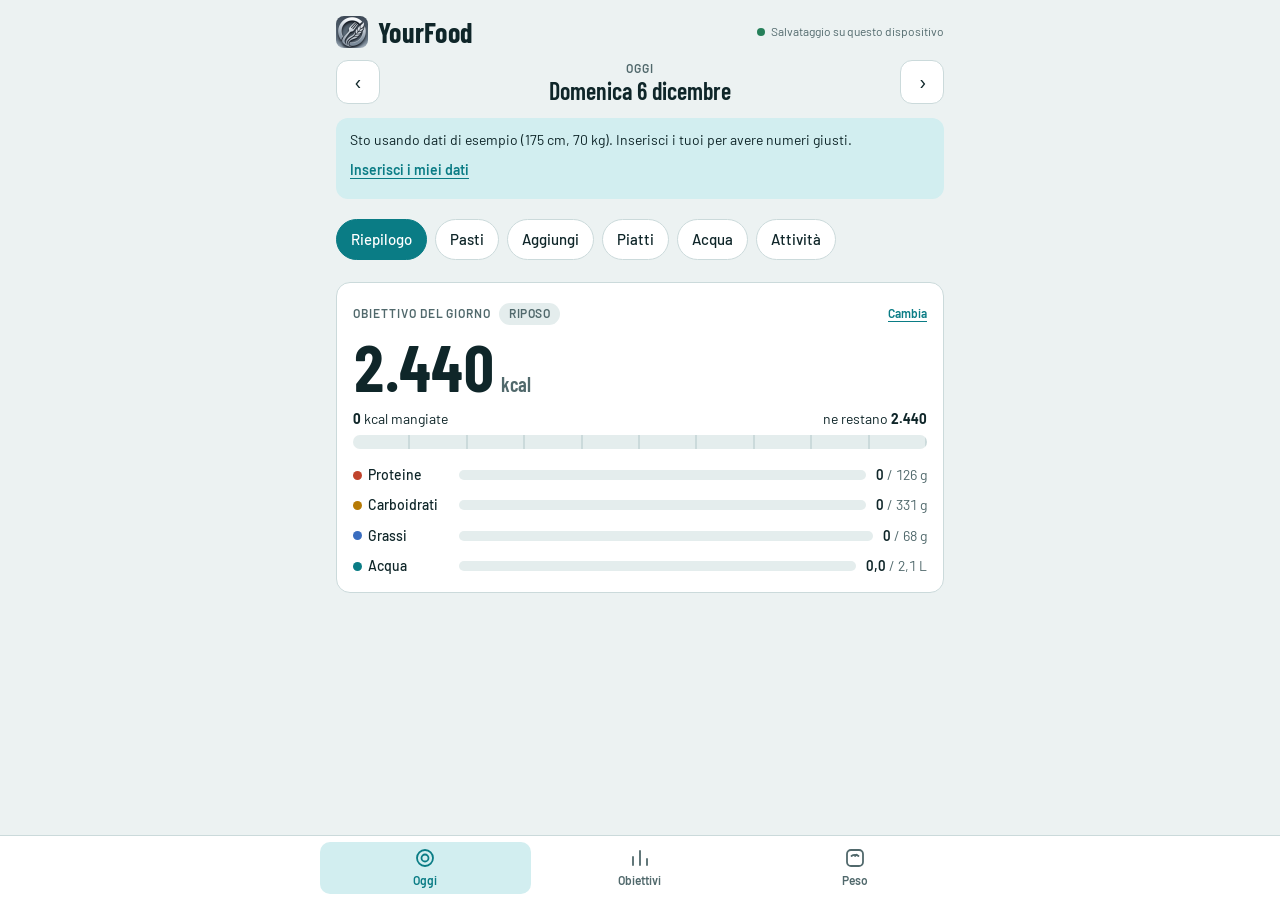
==== commit f9935b30: "Acqua_layout" ====
--- a/index.html
+++ b/index.html
@@ -34,6 +34,7 @@
         <button type="button" class="chip" data-sub="pasti" aria-pressed="false">Pasti</button>
         <button type="button" class="chip" data-sub="aggiungi" aria-pressed="false">Aggiungi</button>
         <button type="button" class="chip" data-sub="piatti" aria-pressed="false">Piatti</button>
+        <button type="button" class="chip" data-sub="acqua" aria-pressed="false">Acqua</button>
         <button type="button" class="chip" data-sub="attivita" aria-pressed="false">Attività</button>
       </div>
 
@@ -132,6 +133,22 @@
         <p class="msg" id="dishMsg" role="status"></p>
       </div>
 
+      <!-- Acqua -->
+      <div class="card" id="waterCard" data-sec="acqua" hidden>
+        <h2 class="h">Acqua</h2>
+        <div id="waterHero"></div>
+        <div class="eyebrow sec">Hai bevuto</div>
+        <div class="chips" id="waterUnits" role="group" aria-label="Misura"></div>
+        <div class="pick-row" style="margin-top:12px">
+          <label class="field"><span id="wqLabel">Quanti bicchieri</span><input id="wq" type="number" inputmode="decimal" min="0" step="0.5" value="1"></label>
+          <div class="preview" id="wqPreview"></div>
+        </div>
+        <div class="chips" id="wqQuick" style="margin-top:12px" hidden></div>
+        <button class="btn" type="button" id="wAdd" style="margin-top:12px">Aggiungi</button>
+        <p class="msg" id="waterMsg" role="status"></p>
+        <div id="waterList"></div>
+      </div>
+
       <!-- Attività del giorno -->
       <div class="card" id="dayCard" data-sec="attivita" hidden></div>
     </section>
@@ -141,7 +158,7 @@
       <div class="subnav" role="group" aria-label="Sezioni degli obiettivi">
         <button type="button" class="chip" data-sub="dati" aria-pressed="true">I tuoi dati</button>
         <button type="button" class="chip" data-sub="settimana" aria-pressed="false">Settimana</button>
-        <button type="button" class="chip" data-sub="fabbisogno" aria-pressed="false">Fabbisogno</button>
+        <button type="button" class="chip" data-sub="acqua" aria-pressed="false">Acqua</button>
         <button type="button" class="chip" data-sub="backup" aria-pressed="false">Backup</button>
       </div>
 
@@ -193,9 +210,15 @@
         <p class="hint">Ogni giorno nuovo parte da questa settimana. Se in Oggi → Attività cambi la giornata di oggi o dei prossimi giorni, anche il piano di quel giorno della settimana si aggiorna da solo, e viceversa.</p>
       </div>
 
-      <div class="card" data-sec="fabbisogno" hidden>
-        <h2 class="h">Fabbisogno per tipo di giorno</h2>
-        <div class="scroll" id="targetsTable"></div>
+      <div class="card" data-sec="acqua" hidden>
+        <h2 class="h">Acqua consigliata</h2>
+        <div class="scroll" id="waterTable"></div>
+        <p class="hint">Dipende dal tuo peso e da quanto ti alleni: nei giorni di sport ne serve di più. In Oggi → Acqua segni quella che bevi.</p>
+        <div class="eyebrow sec">Le tue misure</div>
+        <div class="grid2" id="waterSet">
+          <label class="field"><span>Bicchiere (ml)</span><input id="pGlass" type="number" inputmode="numeric" min="50" max="1000" step="10" data-p="glassMl"></label>
+          <label class="field"><span>Borraccia (ml)</span><input id="pBottle" type="number" inputmode="numeric" min="100" max="3000" step="50" data-p="bottleMl"></label>
+        </div>
       </div>
 
       <div class="card" id="backupCard" data-sec="backup" hidden>
--- a/style.css
+++ b/style.css
@@ -162,3 +162,11 @@
 .dishsave .form-actions{margin-top:6px}
 .pick-head .field{min-width:0}
 #dishItems{margin:0}
+
+/* altri valori con riferimento giornaliero */
+.xlist{list-style:none;margin:0 0 4px;padding:0;display:grid;gap:10px;font-size:14px}
+.xi{display:grid;grid-template-columns:minmax(0,1fr) auto;gap:4px 12px;align-items:baseline}
+.xi b{font-variant-numeric:tabular-nums;font-weight:600;text-align:right}
+.xi .bar{grid-column:1/-1}
+.bar.thin{height:6px}
+.row-kcal small{font-family:var(--body);font-size:12px;color:var(--ink-2);font-weight:500}
